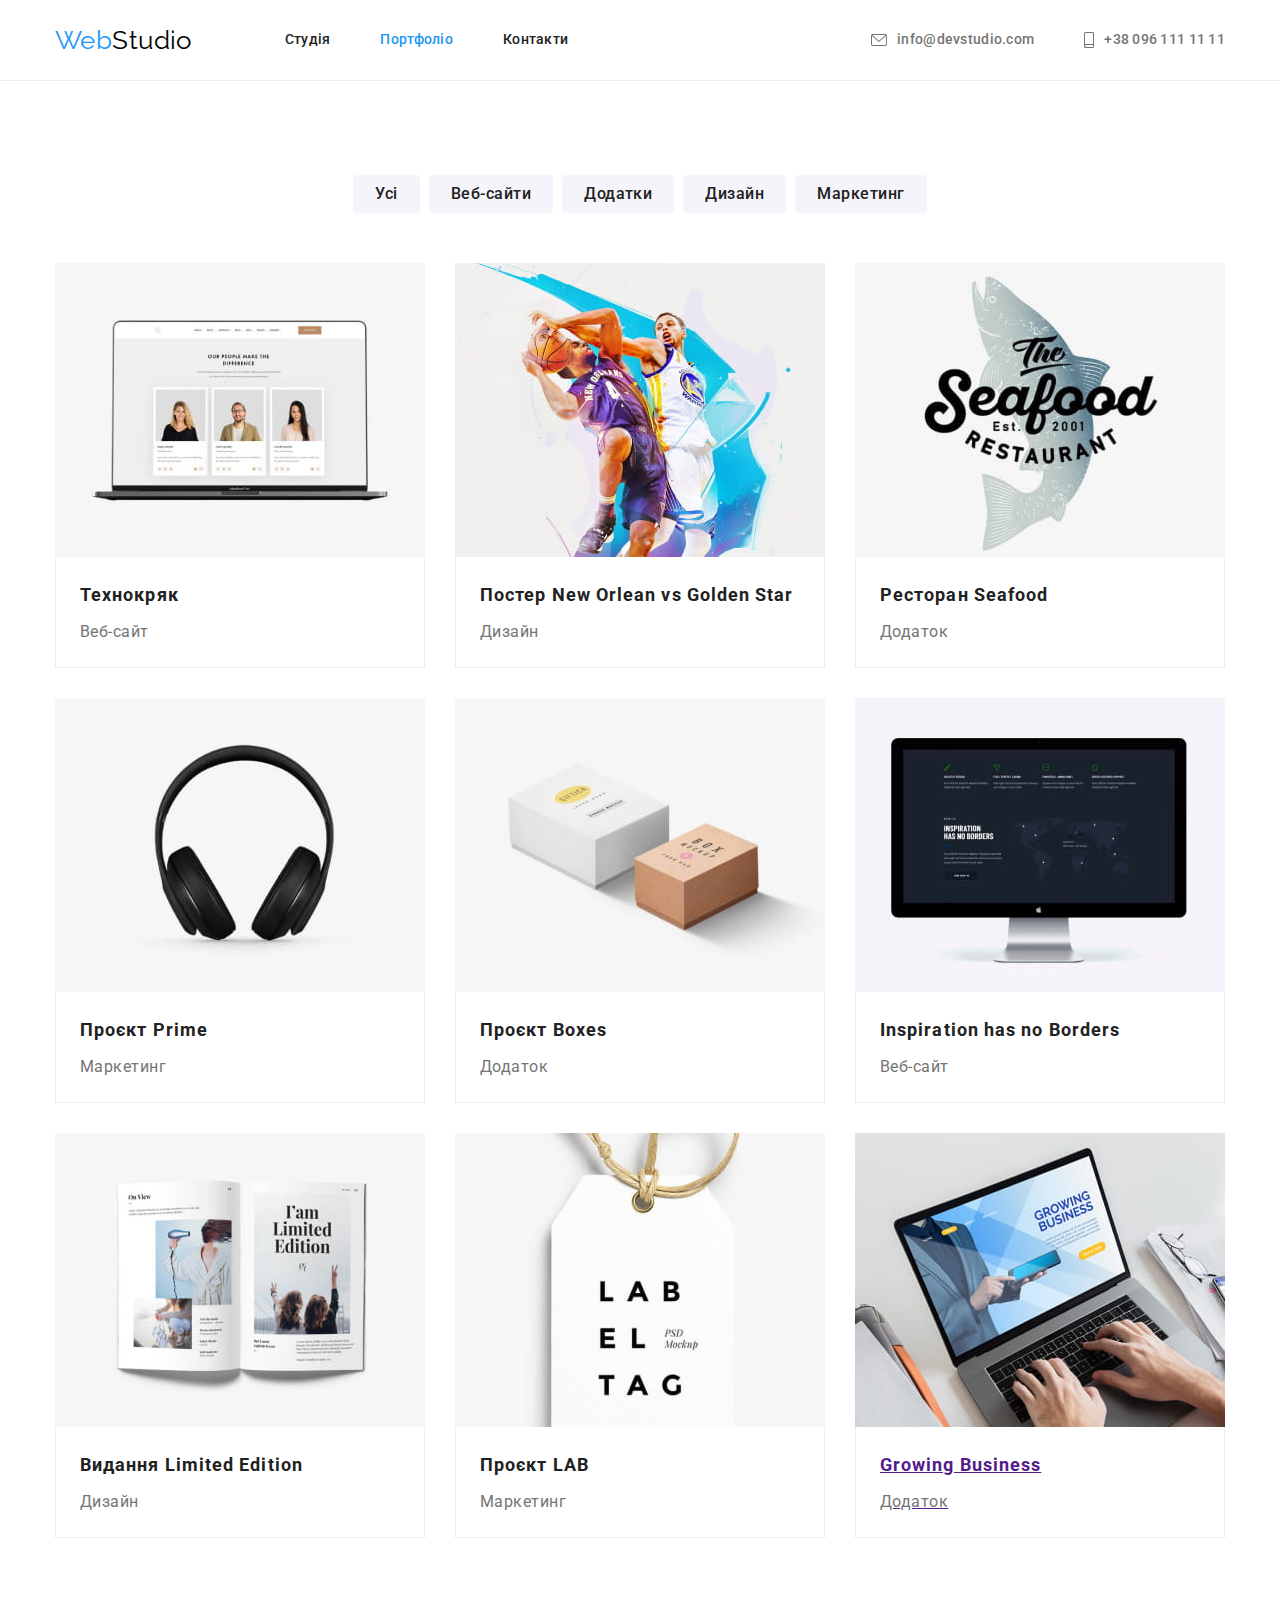
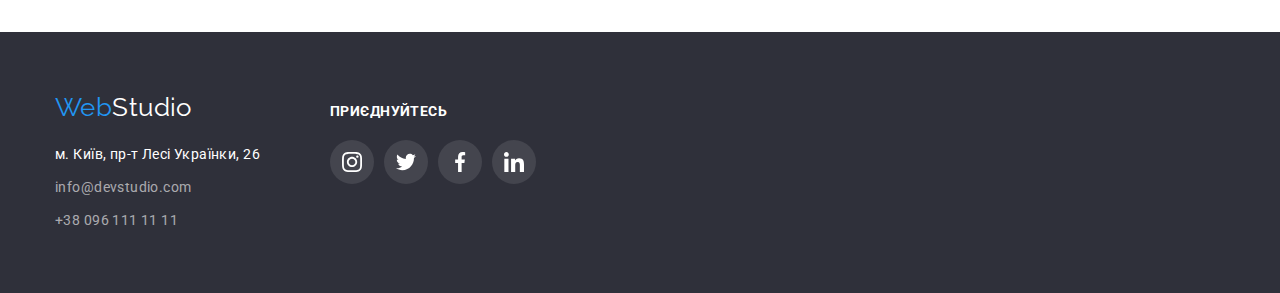
==== portfolio.html @ 2f9bc8a1 "Clone" ====
<!DOCTYPE html>
<html lang="uk">
	<head>
		<meta charset="UTF-8" />
		<meta http-equiv="X-UA-Compatible" content="IE=edge" />
		<meta name="viewport" content="width=device-width, initial-scale=1.0" />
		<title>Document</title>
		<link rel="preconnect" href="https://fonts.googleapis.com" />
		<link rel="preconnect" href="https://fonts.gstatic.com" crossorigin />
		<link
			href="https://fonts.googleapis.com/css2?family=Raleway:wght@700&family=Roboto:wght@400;500;700;900&display=swap"
			rel="stylesheet"
		/>
		<link
			rel="stylesheet"
			href="https://cdnjs.cloudflare.com/ajax/libs/modern-normalize/1.1.0/modern-normalize.min.css"
		/>
		<link rel="stylesheet" href="./css/style.css" />
	</head>
	<body>
		<!-- Шапка сайта -->
		<header class="page-header">
			<nav class="conteiner main-nav">
				<a href="./index.html" class="logo link">Web<span class="logo-header">Studio</span></a>
				<ul class="site-nav list">
					<li class="item"><a href="./index.html" class="link">Студія</a></li>
					<li class="item"><a href="./portfolio.html" class="link current">Портфоліо</a></li>
					<li class="item"><a href="#" class="link">Контакти</a></li>
				</ul>
				<ul class="site-con list">
					<li class="site-con-item"
						><a href="mailto:info@devstudio.com" class="mail-item link text"
							><svg viewBox="0 0 43 32" width="16" class="icon">
								<use xlink:href="./images/sprite.svg#icon-envelope"></use></svg
							>info@devstudio.com</a
						></li
					>
					<li class="site-con-item"
						><a href="tel:+380961111111" class="phone-item link text"
							><svg viewBox="0 0 20 32" width="10" class="icon">
								<use xlink:href="./images/sprite.svg#icon-smartphone"></use></svg
							>+38 096 111 11 11</a
						></li
					>
				</ul>
			</nav>
		</header>
		<main>
			<!-- Navigation filter -->
			<section class="section">
				<div class="conteiner">
					<h1 class="visually-hidden">Navigation filter</h1>
					<ul class="filter-button list">
						<li class="Filter-btn"><button type="button" class="button secondary">Усі</button></li>
						<li class="Filter-btn"><button type="button" class="button secondary">Веб-сайти</button></li>
						<li class="Filter-btn"><button type="button" class="button secondary">Додатки</button></li>
						<li class="Filter-btn"><button type="button" class="button secondary">Дизайн</button></li>
						<li class="Filter-btn"><button type="button" class="button secondary">Маркетинг</button></li>
					</ul>

					<ul class="filter-list list">
						<li class="filter-item">
							<a href="" class="filter-item-list">

								<img src="./images/portfolio/img.jpg" alt="Веб-сайт_01" width="370" />
								<div class="border">
									<h2 class="title">Технокряк</h2>
									<p class="text">Веб-сайт</p>
								</div>
							</a>
						</li>
						<li class="filter-item">
							<a href="" class="filter-item-list">

								<img src="./images/portfolio/img-1.jpg" alt="Дизайн_01" width="370" />
								<div class="border">
									<h2 class="title">Постер New Orlean vs Golden Star</h2>
									<p class="text">Дизайн</p>
								</div>
							</a>
						</li>
						<li class="filter-item">
							<a href="" class="filter-item-list">

								<img src="./images/portfolio/img-2.jpg" alt="Додаток_01" width="370" />
								<div class="border">
									<h2 class="title">Ресторан Seafood</h2>
									<p class="text">Додаток</p>
								</div>
							</a>
						</li>
						<li class="filter-item">
							<a href="" class="filter-item-list">

								<img src="./images/portfolio/img-3.jpg" alt="Маркетинг_01" width="370" />
								<div class="border">
									<h2 class="title">Проєкт Prime</h2>
									<p class="text">Маркетинг</p>
								</div>
							</a>
						</li>
						<li class="filter-item">
							<a href="" class="filter-item-list">

								<img src="./images/portfolio/img-4.jpg" alt="Додаток_02" width="370" />
								<div class="border">
									<h2 class="title">Проєкт Boxes</h2>
									<p class="text">Додаток</p>
								</div>
							</a>
						</li>
						<li class="filter-item">
							<a href="" class="filter-item-list">

								<img src="./images/portfolio/img-5.jpg" alt="Веб-сайт_02" width="370" />
								<div class="border">
									<h2 class="title">Inspiration has no Borders</h2>
									<p class="text">Веб-сайт</p>
								</div>
							</a>
						</li>
						<li class="filter-item">
							<a href="" class="filter-item-list">

								<img src="./images/portfolio/img-6.jpg" alt="Дизайн_02" width="370" />
								<div class="border">
									<h2 class="title">Видання Limited Edition</h2>
									<p class="text">Дизайн</p>
								</div>
							</a>
						</li>
						<li class="filter-item">
							<a href="" class="filter-item-list">

								<img src="./images/portfolio/img-7.jpg" alt="Маркетинг_02" width="370" />
								<div class="border">
									<h2 class="title">Проєкт LAB</h2>
									<p class="text">Маркетинг</p>
								</div>
							</a>
						</li>
						<li class="filter-item">
							<a href="" class="p">

								<img src="./images/portfolio/img-8.jpg" alt="Додаток_03" width="370" />
								<div class="border">
									<h2 class="title">Growing Business</h2>
									<p class="text">Додаток</p>
								</div>
							</a>
						</li>
					</ul>
				</div>
			</section>
		</main>
		<footer class="footer-bg">
			<div class="conteiner footer-box">
				<div class="address">
					<a href="./index.html" class="logo footer">Web<span class="logo-footer">Studio</span></a>
					<address>
						<ul class="footer-list list">
							<li>
								<a href="https://goo.gl/maps/hFcLkhoPXMKdGGqA7" target="_blank"> м. Київ, пр-т Лесі Українки, 26 </a>
							</li>
							<li><a href="mailto:info@devstudio.com" class="footer-list-link">info@devstudio.com</a></li>
							<li><a href="tel:+380961111111" class="footer-list-link">+38 096 111 11 11</a></li>
						</ul>
					</address>
				</div>
				<div class="footer-social">
					<p class="text">ПРИЄДНУЙТЕСЬ</p>
					<ul class="social-item-list list">
						<li class="social-item">
							<a href="">
								<svg viewBox="0 0 100 100" width="20">
									<use xlink:href="./images/sprite.svg#icon-instagram"></use>
								</svg>
							</a>
						</li>
						<li class="social-item"
							><a href="">
								<svg viewBox="0 0 100 100" width="20">
									<use xlink:href="./images/sprite.svg#icon-twitter"></use>
								</svg> </a
						></li>
						<li class="social-item"
							><a href="">
								<svg viewBox="0 0 100 100" width="20">
									<use xlink:href="./images/sprite.svg#icon-facebook"></use>
								</svg> </a
						></li>
						<li class="social-item"
							><a href="">
								<svg viewBox="0 0 100 100" width="20">
									<use xlink:href="./images/sprite.svg#icon-linkedin"></use></svg></a
						></li>
					</ul>
				</div>
			</div>
		</footer>
	</body>
</html>
---- css/style.css ----
/* Logo-color #2196F3 #000000  */
/* text-color #212121 #757575 */
/* blue #2196F3 */
/* white #FFFFFF */
/* footer color: rgba(255, 255, 255, 0.6); */
/* background color #FFFFFF #2F303A #F5F5F5 #F5F4FA  */
:root {
	--primary-text-color: #212121;
	--paragraph-text-color: #757575;
	--accent-color: #2196f3;
	--primary-white-color: #ffffff;
	--secondary-color: #f5f4fa;
	--bg-secondary-color: #2f303a;
	--icon-color: #afb1b8;
}

/* * {
	outline: 1px solid orange;
} */

h1,
h2,
h3,
h4,
h5,
h6,
ul,
p {
	margin: 0;
}
ul {
	padding: 0;
}

.conteiner {
	width: 1200px;
	padding-left: 15px;
	padding-right: 15px;
	margin: 0 auto;
}

body {
	background: var(--primary-white-color);
	color: var(--primary-text-color);
	font-size: 14px;
	font-family: Roboto, sans-serif;
	letter-spacing: 0.03em;
}

.text {
	color: var(--paragraph-text-color);
	/* font-size: 14px; */
	line-height: 1.71;
}

.list {
	list-style: none;
}

/* Logo */
.logo > span:hover,
.logo > span:focus {
	color: var(--accent-color);
}

.logo {
	color: var(--accent-color);
	font-family: Raleway, sans-serif;
	font-size: 26px;
	line-height: 1.19;
	text-decoration: none;
}
.logo-header {
	color: #000000;
}

.logo-footer {
	color: var(--primary-white-color);
}
/* Header */

.page-header {
	border-bottom: 1px solid #ececec;
}

.main-nav {
	display: flex;
	align-items: center;
}

/* Site-nav */

.site-nav {
	display: flex;
	margin-left: 93px;
}

.site-nav .item:not(:last-child),
.site-con :not(:last-child) {
	margin-right: 50px;
}

.site-nav .link {
	display: block;
	padding-top: 32px;
	padding-bottom: 32px;
	color: var(--primary-text-color);
	font-weight: 500;
	/* font-size: 14px; */
	line-height: 1.14;
	letter-spacing: 0.02em;
	text-decoration: none;
}

.site-nav .link:hover,
.site-nav .link:focus {
	color: var(--accent-color);
}

.site-nav .link.current {
	color: var(--accent-color);
}

.site-con {
	display: flex;
	margin-left: auto;
}
.icon {
	display: flex;
	align-items: center;
	margin-right: 10px;
	fill: var(--icon-color);
	--icon-color: currentColor;
}
/* .icon:hover,
.icon:focus {
	fill: var(--accent-color);
} */

.site-con-item a {
	display: flex;
	fill: var(--icon-color);
	/* outline: 1px solid tomato; */
}

.site-con .link {
	font-weight: 500;

	/* font-size: 14px; */
	line-height: 1.14;
	letter-spacing: 0.02em;
	text-decoration: none;
}

.site-con a:hover,
.site-con a:focus {
	color: var(--accent-color);
	fill: var(--accent-color);
}

/* Hero */
.hero {
	text-align: center;
	padding-top: 200px;
	padding-bottom: 200px;
}

.hero-title {
	max-width: 696px;
	margin: 0 auto;
	margin-bottom: 30px;

	color: var(--primary-white-color);
	font-weight: 900;
	font-size: 44px;
	line-height: 1.36;

	text-align: center;
	letter-spacing: 0.06em;
	text-transform: uppercase;
}

.hero-bg {
	height: 600px;
	max-width: 1600px;
	margin-left: auto;
	margin-right: auto;
	background-image: linear-gradient(to right, rgba(47, 48, 58, 0.4), rgba(47, 48, 58, 0.4)),
		url(../images/backgraund-hero.jpg);
	/* text-align: center; */
	background-color: var(--bg-secondary-color);
}

/* Section */

/* Hide heading */
.visually-hidden {
	position: absolute;
	white-space: nowrap;
	width: 1px;
	height: 1px;
	overflow: hidden;
	border: 0;
	padding: 0;
	clip: rect(0 0 0 0);
	clip-path: inset(50%);
	margin: -1px;
}

.section {
	padding-top: 94px;
	padding-bottom: 94px;
}

.section-title {
	margin-bottom: 50px;

	/* color: #212121; */
	font-weight: 700;
	font-size: 36px;
	line-height: 1.16;
	text-align: center;
}

/* feature */

.title {
	margin-bottom: 10px;
}

.feature {
	padding-bottom: 47px;
}

.feature-list {
	display: flex;
	/* max-width: 270px; */
	margin: auto;
}

.feature-item {
	max-width: 270px;
	margin-right: 30px;
}

.feature-item::before {
	display: block;
	content: "";
	height: 120px;
	background-color: var(--secondary-color);
	border-radius: 4px;
	margin-bottom: 30px;
	background-repeat: no-repeat;
	background-position: center;
	/* background-size: contain; */
}

.icon-one::before {
	background-image: url("../images/svg/antenna.svg");
}

.icon-two::before {
	background-image: url("../images/svg/clock.svg");
}

.icon-three::before {
	background-image: url("../images/svg/diagram.svg");
}

.icon-foure::before {
	background-image: url("../images/svg/astronaut.svg");
}

.feature-list .title {
	font-weight: 700;
	font-size: 14px;
	line-height: 1.14;
	text-transform: uppercase;
}

.feature-item:last-child {
	margin-right: 0;
}

/* Work */
.work {
	padding-top: 47px;
}
.work-list {
	display: flex;
	justify-content: space-between;
}
/* Team */

.team {
	background-color: var(--secondary-color);
}

.team-list {
	display: flex;
}

.team-item {
	margin-right: 30px;
	background: #ffffff;

	text-align: center;

	box-shadow: 0px 1px 3px rgba(0, 0, 0, 0.12), 0px 1px 1px rgba(0, 0, 0, 0.14), 0px 2px 1px rgba(0, 0, 0, 0.2);
	border-radius: 0px 0px 4px 4px;
}

.team-list .team-item:last-child {
	margin-right: 0;
}

.team-list .title {
	margin-top: 30px;

	font-weight: 500;
	font-size: 16px;
	line-height: 1.19;
}

.team-list .text {
	margin-bottom: 16px;

	font-size: 16px;
	line-height: 1.19;
}

.social-item-list {
	display: flex;
	justify-content: center;
	margin-bottom: 30px;
	gap: 10px;
}

.social-item a {
	display: flex;
	justify-content: center;
	fill: var(--icon-color);
	width: 44px;
	height: 44px;
	background-color: var(--primary-white-color);
	border-radius: 50%;
}

.social-item a:hover,
.social-item a:focus {
	background: var(--accent-color);
	fill: var(--primary-white-color);
}

/* Clients */

.client-list {
	display: flex;
	justify-content: space-between;
}

.client-item {
	display: flex;
	justify-content: center;
	width: 170px;
	height: 92px;
	border: 1px solid #afb1b8;
	border-radius: 4px;
}

.client-item a {
	display: flex;
	justify-content: center;
	fill: var(--icon-color);
	padding: 0 32px;
}

.client-item a:hover,
.client-item a:focus {
	fill: var(--accent-color);
}

.client-item:hover,
.client-item:focus {
	width: 170px;
	height: 92px;
	border: 1px solid var(--accent-color);
	border-radius: 4px;
}

/* footer */
.logo.footer {
	display: block;
	margin-bottom: 20px;
}

.footer-list li {
	margin-bottom: 9px;
}

.footer-list a {
	color: var(--primary-white-color);
	font-size: 14px;
	line-height: 1.71;
	text-decoration: none;
	font-style: normal;
}

.footer-list .footer-list-link {
	color: rgba(255, 255, 255, 0.6);
}

.footer-list a:hover,
.footer-list a:focus {
	color: var(--accent-color);
}

.footer-bg {
	padding-top: 60px;
	padding-bottom: 60px;
	background-color: var(--bg-secondary-color);
}

.footer-list li:last-child {
	margin: 0;
}

.footer-box {
	display: flex;
	align-items: baseline;
}

.footer-social {
	width: 206px;
	margin-left: 70px;
}

.footer-social ul {
	margin-bottom: 0;
}

.footer-social .text {
	font-weight: 700;
	font-size: 14px;
	line-height: 1.14;
	/* letter-spacing: 0.03em; */
	text-transform: uppercase;

	color: var(--primary-white-color);
	margin-bottom: 20px;
}

.footer-social .social-item a {
	fill: var(--primary-white-color);
	background: rgba(255, 255, 255, 0.1);
}
.footer-social .social-item a:hover,
.footer-social .social-item a:focus {
	background: var(--accent-color);
}

/* Button */

.button {
	font-family: inherit;
	text-decoration: none;
	cursor: pointer;
	border-radius: 4px;
	border: none;
}

.button.primary {
	padding: 10px 32px;

	color: var(--primary-white-color);
	background-color: var(--accent-color);
	font-weight: 700;
	font-size: 16px;
	line-height: 1.88;
	letter-spacing: 0.06em;
}
.button.secondary {
	padding-left: 22px;
	padding-right: 22px;
	padding-top: 6px;
	padding-bottom: 6px;

	color: var(--primary-text-color);
	background-color: var(--secondary-color);

	font-weight: 500;
	font-size: 16px;
	line-height: 1.62;

	text-align: center;
	letter-spacing: 0.03em;
}

.button:hover,
.button:focus {
	color: var(--primary-white-color);
	background-color: var(--accent-color);
	box-shadow: 0px 3px 1px rgba(0, 0, 0, 0.1), 0px 1px 2px rgba(0, 0, 0, 0.08), 0px 2px 2px rgba(0, 0, 0, 0.12);
}

/* portfolio */

img {
	display: block;
}

.filter-button {
	display: flex;
	gap: 9px;
	/* width: 575px;
	margin: auto; */
	justify-content: center;
	margin-bottom: 50px;
}

.filter-list {
	display: flex;
	flex-wrap: wrap;
}

.filter-item {
	width: 370px;
	margin-right: 30px;
	margin-bottom: 30px;
	/* box-shadow: 0px 1px 1px rgba(0, 0, 0, 0.12), 0px 4px 4px rgba(0, 0, 0, 0.06), 1px 4px 6px rgba(0, 0, 0, 0.16); */
	/* border: 1px solid #eeeeee; */
}

.filter-item-list {
	display: block;
	text-decoration: none;
	color: var(--primary-text-color);
}

.filter-item-list:hover,
.filter-item-list:focus {
	box-shadow: 0px 1px 1px rgba(0, 0, 0, 0.12), 0px 4px 4px rgba(0, 0, 0, 0.06), 1px 4px 6px rgba(0, 0, 0, 0.16);
}

.border {
	padding-top: 20px;
	padding-right: 24px;
	padding-bottom: 20px;
	padding-left: 24px;

	border: 1px solid #eeeeee;
	border-top: transparent;
}

/* .border {
	border-bottom:1px solid #eeeeee;
	border-left:1px solid #eeeeee;
	border-right:1px solid #eeeeee;
} */

.filter-item:nth-child(3n) {
	margin-right: 0;
}

.filter-item:nth-last-child(-n + 3) {
	margin-bottom: 0;
}

.filter-list .title {
	/* padding-top: 20px;
	padding-left: 24px; */

	margin-bottom: 4px;
	font-weight: 700;
	font-size: 18px;
	line-height: 2;

	letter-spacing: 0.06em;
}

.filter-list .text {
	/* padding-bottom: 20px;
	padding-left: 24px; */

	font-size: 16px;
	line-height: 1.88;

	letter-spacing: 0.03em;
}
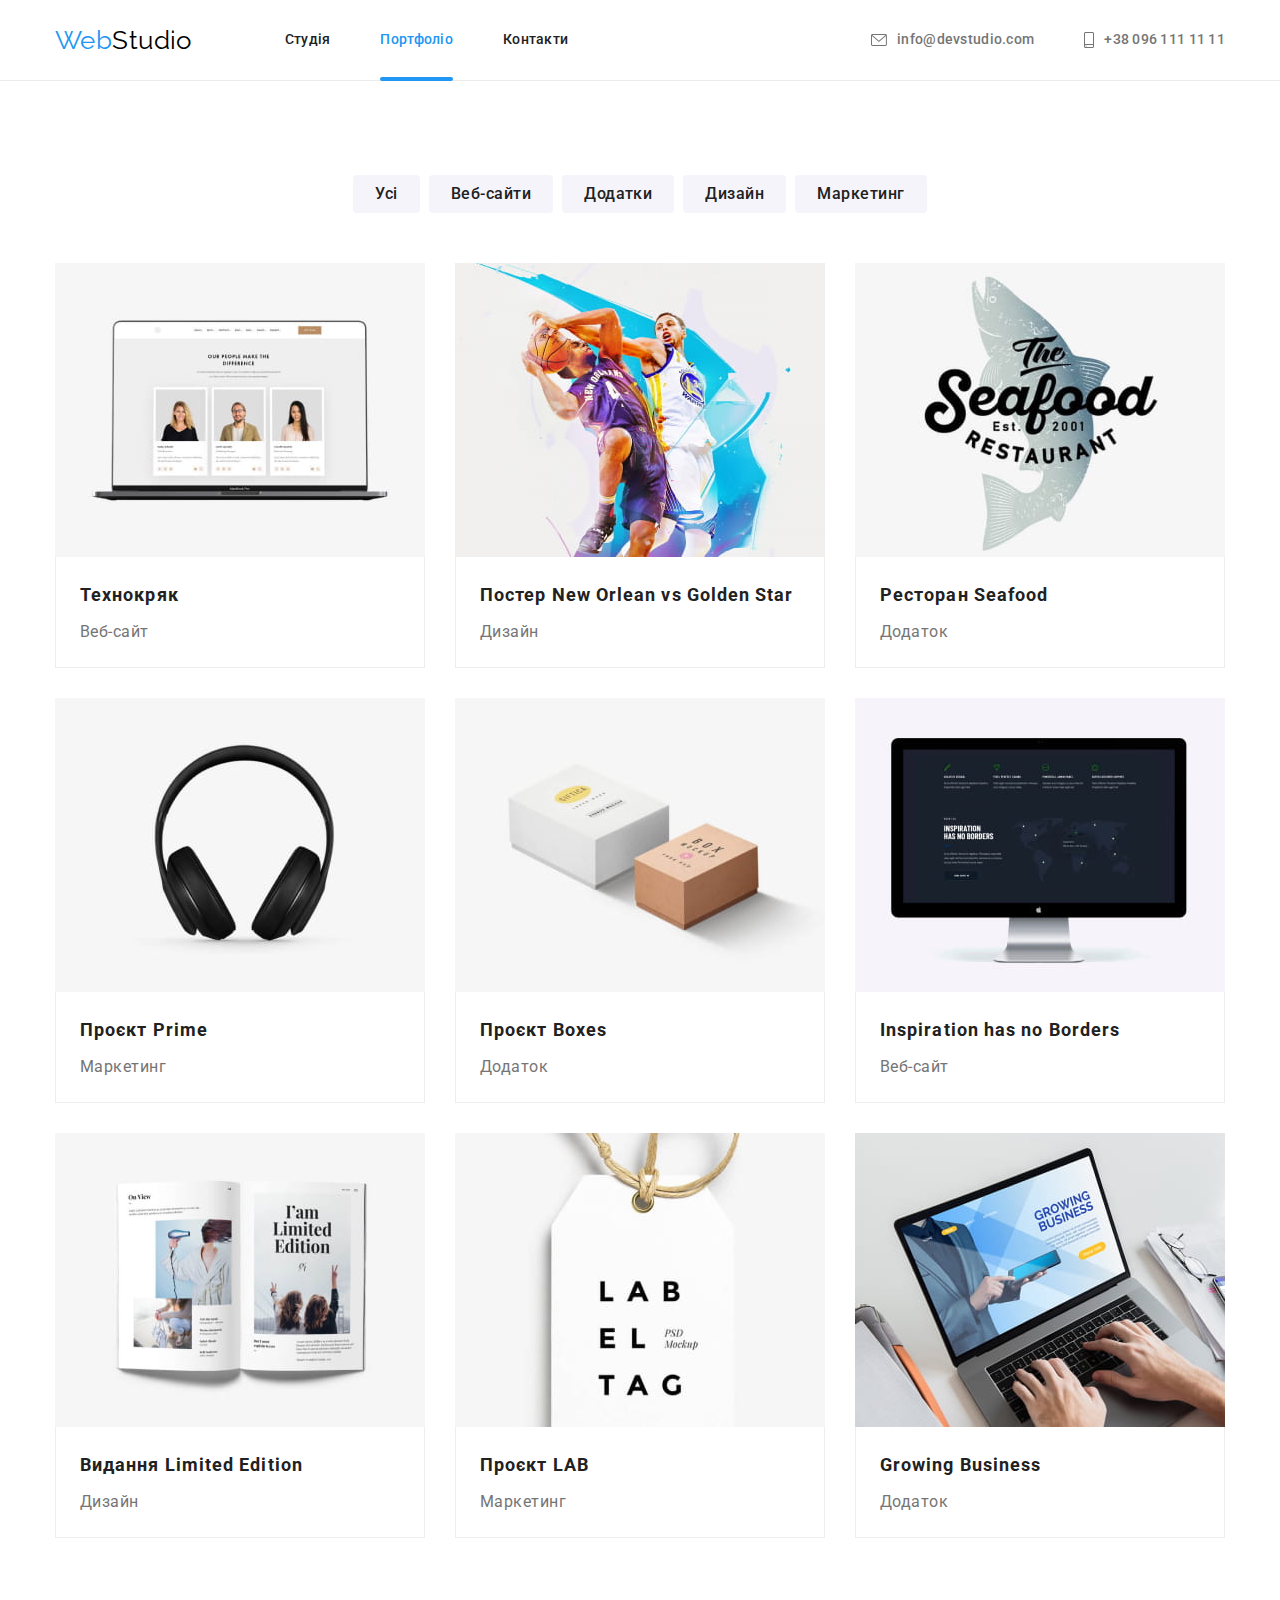
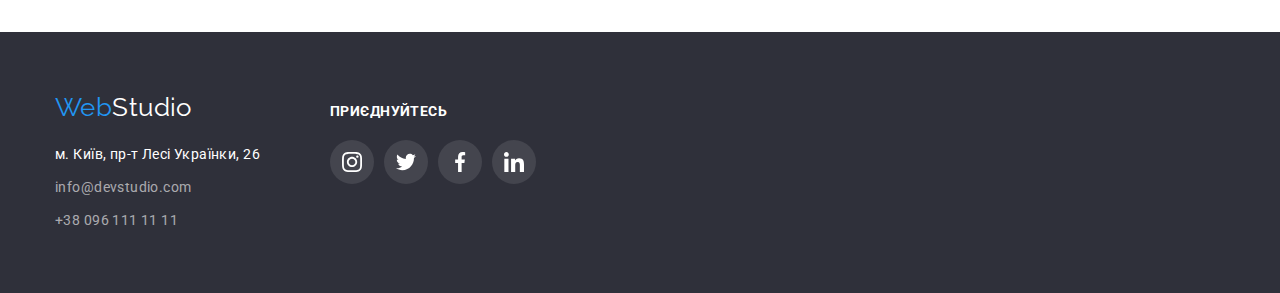
==== commit 3dcab889: "Redact_01" ====
--- a/portfolio.html
+++ b/portfolio.html
@@ -61,8 +61,16 @@
 					<ul class="filter-list list">
 						<li class="filter-item">
 							<a href="" class="filter-item-list">
-
-								<img src="./images/portfolio/img.jpg" alt="Веб-сайт_01" width="370" />
+								<div class="product-tumb">
+									<img src="./images/portfolio/img.jpg" alt="Веб-сайт_01" width="370" />
+									<div class="submenu">
+										<p
+											>Ресурс пропонує комплексні пропозиції з різним рівнем функціоналу та сервісів. Все це дозволить
+											відвідувачу отримати вичерпні відомості про компанію чи приватну особу.</p
+										>
+									</div>
+								</div>
+
 								<div class="border">
 									<h2 class="title">Технокряк</h2>
 									<p class="text">Веб-сайт</p>
@@ -71,8 +79,16 @@
 						</li>
 						<li class="filter-item">
 							<a href="" class="filter-item-list">
-
-								<img src="./images/portfolio/img-1.jpg" alt="Дизайн_01" width="370" />
+								<div class="product-tumb">
+									<img src="./images/portfolio/img-1.jpg" alt="Дизайн_01" width="370" />
+									<div class="submenu">
+										<p
+											>Ресурс пропонує комплексні пропозиції з різним рівнем функціоналу та сервісів. Все це дозволить
+											відвідувачу отримати вичерпні відомості про компанію чи приватну особу.</p
+										>
+									</div>
+
+								</div>
 								<div class="border">
 									<h2 class="title">Постер New Orlean vs Golden Star</h2>
 									<p class="text">Дизайн</p>
@@ -81,8 +97,16 @@
 						</li>
 						<li class="filter-item">
 							<a href="" class="filter-item-list">
-
-								<img src="./images/portfolio/img-2.jpg" alt="Додаток_01" width="370" />
+								<div class="product-tumb">
+									<img src="./images/portfolio/img-2.jpg" alt="Додаток_01" width="370" />
+									<div class="submenu">
+										<p
+											>Ресурс пропонує комплексні пропозиції з різним рівнем функціоналу та сервісів. Все це дозволить
+											відвідувачу отримати вичерпні відомості про компанію чи приватну особу.</p
+										>
+									</div>
+
+								</div>
 								<div class="border">
 									<h2 class="title">Ресторан Seafood</h2>
 									<p class="text">Додаток</p>
@@ -91,8 +115,16 @@
 						</li>
 						<li class="filter-item">
 							<a href="" class="filter-item-list">
-
-								<img src="./images/portfolio/img-3.jpg" alt="Маркетинг_01" width="370" />
+								<div class="product-tumb">
+									<img src="./images/portfolio/img-3.jpg" alt="Маркетинг_01" width="370" />
+									<div class="submenu">
+										<p
+											>Ресурс пропонує комплексні пропозиції з різним рівнем функціоналу та сервісів. Все це дозволить
+											відвідувачу отримати вичерпні відомості про компанію чи приватну особу.</p
+										>
+									</div>
+
+								</div>
 								<div class="border">
 									<h2 class="title">Проєкт Prime</h2>
 									<p class="text">Маркетинг</p>
@@ -101,8 +133,16 @@
 						</li>
 						<li class="filter-item">
 							<a href="" class="filter-item-list">
-
-								<img src="./images/portfolio/img-4.jpg" alt="Додаток_02" width="370" />
+								<div class="product-tumb">
+									<img src="./images/portfolio/img-4.jpg" alt="Додаток_02" width="370" />
+									<div class="submenu">
+										<p
+											>Ресурс пропонує комплексні пропозиції з різним рівнем функціоналу та сервісів. Все це дозволить
+											відвідувачу отримати вичерпні відомості про компанію чи приватну особу.</p
+										>
+									</div>
+
+								</div>
 								<div class="border">
 									<h2 class="title">Проєкт Boxes</h2>
 									<p class="text">Додаток</p>
@@ -111,8 +151,16 @@
 						</li>
 						<li class="filter-item">
 							<a href="" class="filter-item-list">
-
-								<img src="./images/portfolio/img-5.jpg" alt="Веб-сайт_02" width="370" />
+								<div class="product-tumb">
+									<img src="./images/portfolio/img-5.jpg" alt="Веб-сайт_02" width="370" />
+									<div class="submenu">
+										<p
+											>Ресурс пропонує комплексні пропозиції з різним рівнем функціоналу та сервісів. Все це дозволить
+											відвідувачу отримати вичерпні відомості про компанію чи приватну особу.</p
+										>
+									</div>
+
+								</div>
 								<div class="border">
 									<h2 class="title">Inspiration has no Borders</h2>
 									<p class="text">Веб-сайт</p>
@@ -121,8 +169,16 @@
 						</li>
 						<li class="filter-item">
 							<a href="" class="filter-item-list">
-
-								<img src="./images/portfolio/img-6.jpg" alt="Дизайн_02" width="370" />
+								<div class="product-tumb">
+									<img src="./images/portfolio/img-6.jpg" alt="Дизайн_02" width="370" />
+									<div class="submenu">
+										<p
+											>Ресурс пропонує комплексні пропозиції з різним рівнем функціоналу та сервісів. Все це дозволить
+											відвідувачу отримати вичерпні відомості про компанію чи приватну особу.</p
+										>
+									</div>
+
+								</div>
 								<div class="border">
 									<h2 class="title">Видання Limited Edition</h2>
 									<p class="text">Дизайн</p>
@@ -131,8 +187,16 @@
 						</li>
 						<li class="filter-item">
 							<a href="" class="filter-item-list">
-
-								<img src="./images/portfolio/img-7.jpg" alt="Маркетинг_02" width="370" />
+								<div class="product-tumb">
+									<img src="./images/portfolio/img-7.jpg" alt="Маркетинг_02" width="370" />
+									<div class="submenu">
+										<p
+											>Ресурс пропонує комплексні пропозиції з різним рівнем функціоналу та сервісів. Все це дозволить
+											відвідувачу отримати вичерпні відомості про компанію чи приватну особу.</p
+										>
+									</div>
+
+								</div>
 								<div class="border">
 									<h2 class="title">Проєкт LAB</h2>
 									<p class="text">Маркетинг</p>
@@ -140,9 +204,17 @@
 							</a>
 						</li>
 						<li class="filter-item">
-							<a href="" class="p">
-
-								<img src="./images/portfolio/img-8.jpg" alt="Додаток_03" width="370" />
+							<a href="" class="filter-item-list">
+								<div class="product-tumb">
+									<img src="./images/portfolio/img-8.jpg" alt="Додаток_03" width="370" />
+									<div class="submenu">
+										<p
+											>Ресурс пропонує комплексні пропозиції з різним рівнем функціоналу та сервісів. Все це дозволить
+											відвідувачу отримати вичерпні відомості про компанію чи приватну особу.</p
+										>
+									</div>
+
+								</div>
 								<div class="border">
 									<h2 class="title">Growing Business</h2>
 									<p class="text">Додаток</p>
--- a/css/style.css
+++ b/css/style.css
@@ -14,10 +14,6 @@
 	--icon-color: #afb1b8;
 }
 
-/* * {
-	outline: 1px solid orange;
-} */
-
 h1,
 h2,
 h3,
@@ -93,6 +89,7 @@
 .site-nav {
 	display: flex;
 	margin-left: 93px;
+	/* position: relative; */
 }
 
 .site-nav .item:not(:last-child),
@@ -110,6 +107,10 @@
 	line-height: 1.14;
 	letter-spacing: 0.02em;
 	text-decoration: none;
+
+	transition-property: color;
+	transition-duration: 250ms;
+	transition-timing-function:cubic-bezier(0.4, 0, 0.2, 1);
 }
 
 .site-nav .link:hover,
@@ -119,6 +120,19 @@
 
 .site-nav .link.current {
 	color: var(--accent-color);
+	position: relative;
+	display: block;
+}
+
+.site-nav .link.current::after {
+	position: absolute;
+	display: block;
+	bottom: -1px;
+	content: "";
+	width: 100%;
+	height: 4px;
+	background-color: var(--accent-color);
+	border-radius: 2px;
 }
 
 .site-con {
@@ -132,10 +146,6 @@
 	fill: var(--icon-color);
 	--icon-color: currentColor;
 }
-/* .icon:hover,
-.icon:focus {
-	fill: var(--accent-color);
-} */
 
 .site-con-item a {
 	display: flex;
@@ -150,15 +160,77 @@
 	line-height: 1.14;
 	letter-spacing: 0.02em;
 	text-decoration: none;
-}
-
-.site-con a:hover,
-.site-con a:focus {
+
+	transition-property: background-color;
+	transition-duration: 250ms;
+	transition-timing-function:cubic-bezier(0.4, 0, 0.2, 1);
+}
+
+.site-con .link:hover,
+.site-con .link:focus {
 	color: var(--accent-color);
 	fill: var(--accent-color);
 }
 
 /* Hero */
+
+.backdrop {
+	z-index: 1;
+	position: fixed;
+	top: 0;
+	left: 0;
+	width: 100%;
+	height: 100%;
+	background-color: rgba(0, 0, 0, 0.2);
+	opacity: 1;
+	visibility: visible;
+	
+
+	transition: opacity 250ms cubic-bezier(0.4, 0, 0.2, 1), 
+	visibility 250ms cubic-bezier(0.4, 0, 0.2, 1);
+}
+
+.backdrop.is-hidden {
+	opacity: 0;
+	pointer-events: none;
+}
+
+.backdrop.is-hidden .modal{
+	transform: translate(-50%, -50%);
+}
+
+.modal {
+	position: absolute;
+	min-width: 528px;
+	min-height: 581px;
+	left: 50%;
+	top: 50%;
+	transform: translate(-50%, -50%);
+/* 
+	transition: transform 500ms cubic-bezier(0.4, 0, 0.2, 1); */
+	background-color: var(--primary-white-color);
+	box-shadow: 0px 1px 3px rgba(0, 0, 0, 0.12), 0px 1px 1px rgba(0, 0, 0, 0.14), 0px 2px 1px rgba(0, 0, 0, 0.2);
+	border-radius: 4px;
+	transition-duration: 500ms;
+	transition-property:box-shadow, opacity, background-color;
+	transition-timing-function: cubic-bezier(0.4, 0, 0.2, 1);
+}
+
+.modal-btn {
+	display: flex;
+	align-items: center;
+	justify-content: center;
+	position: absolute;
+	width: 30px;
+	height: 30px;
+	right: 8px;
+	top: 8px;
+
+	background: var(--primary-white-color);
+	border: 1px solid rgba(0, 0, 0, 0.1);
+	border-radius: 50%;
+}
+
 .hero {
 	text-align: center;
 	padding-top: 200px;
@@ -283,12 +355,34 @@
 }
 
 /* Work */
+
+.work-item p {
+	display: flex;
+	position: absolute;
+	bottom: 0;
+	width: 370px;
+	height: 70px;
+	font-weight: 700;
+	font-size: 14px;
+	line-height: 1.14;
+	align-items: center;
+	justify-content: center;
+	letter-spacing: 0.03em;
+	text-transform: uppercase;
+
+	background: rgba(47, 48, 58, 0.8);
+
+	color: #ffffff;
+}
+
 .work {
 	padding-top: 47px;
 }
 .work-list {
 	display: flex;
 	justify-content: space-between;
+
+	position: relative;
 }
 /* Team */
 
@@ -344,6 +438,10 @@
 	height: 44px;
 	background-color: var(--primary-white-color);
 	border-radius: 50%;
+
+	transition-property: background-color;
+	transition-duration: 250ms;
+	transition-timing-function:cubic-bezier(0.4, 0, 0.2, 1);
 }
 
 .social-item a:hover,
@@ -366,6 +464,10 @@
 	height: 92px;
 	border: 1px solid #afb1b8;
 	border-radius: 4px;
+
+	transition-property: border;
+	transition-duration: 250ms;
+	transition-timing-function:cubic-bezier(0.4, 0, 0.2, 1);
 }
 
 .client-item a {
@@ -373,6 +475,10 @@
 	justify-content: center;
 	fill: var(--icon-color);
 	padding: 0 32px;
+
+	transition-property: fill;
+	transition-duration: 250ms;
+	transition-timing-function:cubic-bezier(0.4, 0, 0.2, 1);
 }
 
 .client-item a:hover,
@@ -413,6 +519,9 @@
 .footer-list a:hover,
 .footer-list a:focus {
 	color: var(--accent-color);
+	transition-property: color;
+	transition-duration: 250ms;
+	transition-timing-function:cubic-bezier(0.4, 0, 0.2, 1);
 }
 
 .footer-bg {
@@ -453,6 +562,9 @@
 .footer-social .social-item a {
 	fill: var(--primary-white-color);
 	background: rgba(255, 255, 255, 0.1);
+	transition-property: background-color;
+	transition-duration: 250ms;
+	transition-timing-function:cubic-bezier(0.4, 0, 0.2, 1);
 }
 .footer-social .social-item a:hover,
 .footer-social .social-item a:focus {
@@ -467,6 +579,9 @@
 	cursor: pointer;
 	border-radius: 4px;
 	border: none;
+		transition-property: background-color;
+		transition-duration: 250ms;
+		transition-timing-function:cubic-bezier(0.4, 0, 0.2, 1);
 }
 
 .button.primary {
@@ -527,19 +642,64 @@
 	width: 370px;
 	margin-right: 30px;
 	margin-bottom: 30px;
-	/* box-shadow: 0px 1px 1px rgba(0, 0, 0, 0.12), 0px 4px 4px rgba(0, 0, 0, 0.06), 1px 4px 6px rgba(0, 0, 0, 0.16); */
-	/* border: 1px solid #eeeeee; */
 }
 
 .filter-item-list {
 	display: block;
 	text-decoration: none;
 	color: var(--primary-text-color);
+
+	box-shadow: 0;
+	transition-property: box-shadow;
+	transition-duration: 250ms;
+	transition-timing-function:cubic-bezier(0.4, 0, 0.2, 1);
 }
 
 .filter-item-list:hover,
 .filter-item-list:focus {
+
 	box-shadow: 0px 1px 1px rgba(0, 0, 0, 0.12), 0px 4px 4px rgba(0, 0, 0, 0.06), 1px 4px 6px rgba(0, 0, 0, 0.16);
+}
+
+.filter-item-list:hover .submenu {
+	transform: translatex(0);
+}
+
+.product-tumb {
+	position: relative;
+	width: 100%;
+	height: 100%;
+	overflow: hidden;
+}
+
+.submenu {
+	position: absolute;
+	top: 0;
+	left: 0;
+	width: 100%;
+	height: 100%;
+	background-color: rgba(33, 150, 243, 0.9);
+	/* opacity: 0; */
+	transform: translatey(100%);
+	/* transition-property: background-color; */
+	transition-duration: 250ms;
+	transition-timing-function:cubic-bezier(0.4, 0, 0.2, 1);
+	/* transform: translatey(100%);
+	transition: transform 250ms ease; */
+	/* cubic-bezier(0.4, 0, 0.2, 1); */
+}
+
+.submenu > p {
+	padding: 63px 24px;
+	font-style: normal;
+	font-weight: 400;
+	font-size: 18px;
+	line-height: 1.56;
+	/* or 156% */
+
+	letter-spacing: 0.03em;
+
+	color: #ffffff;
 }
 
 .border {
